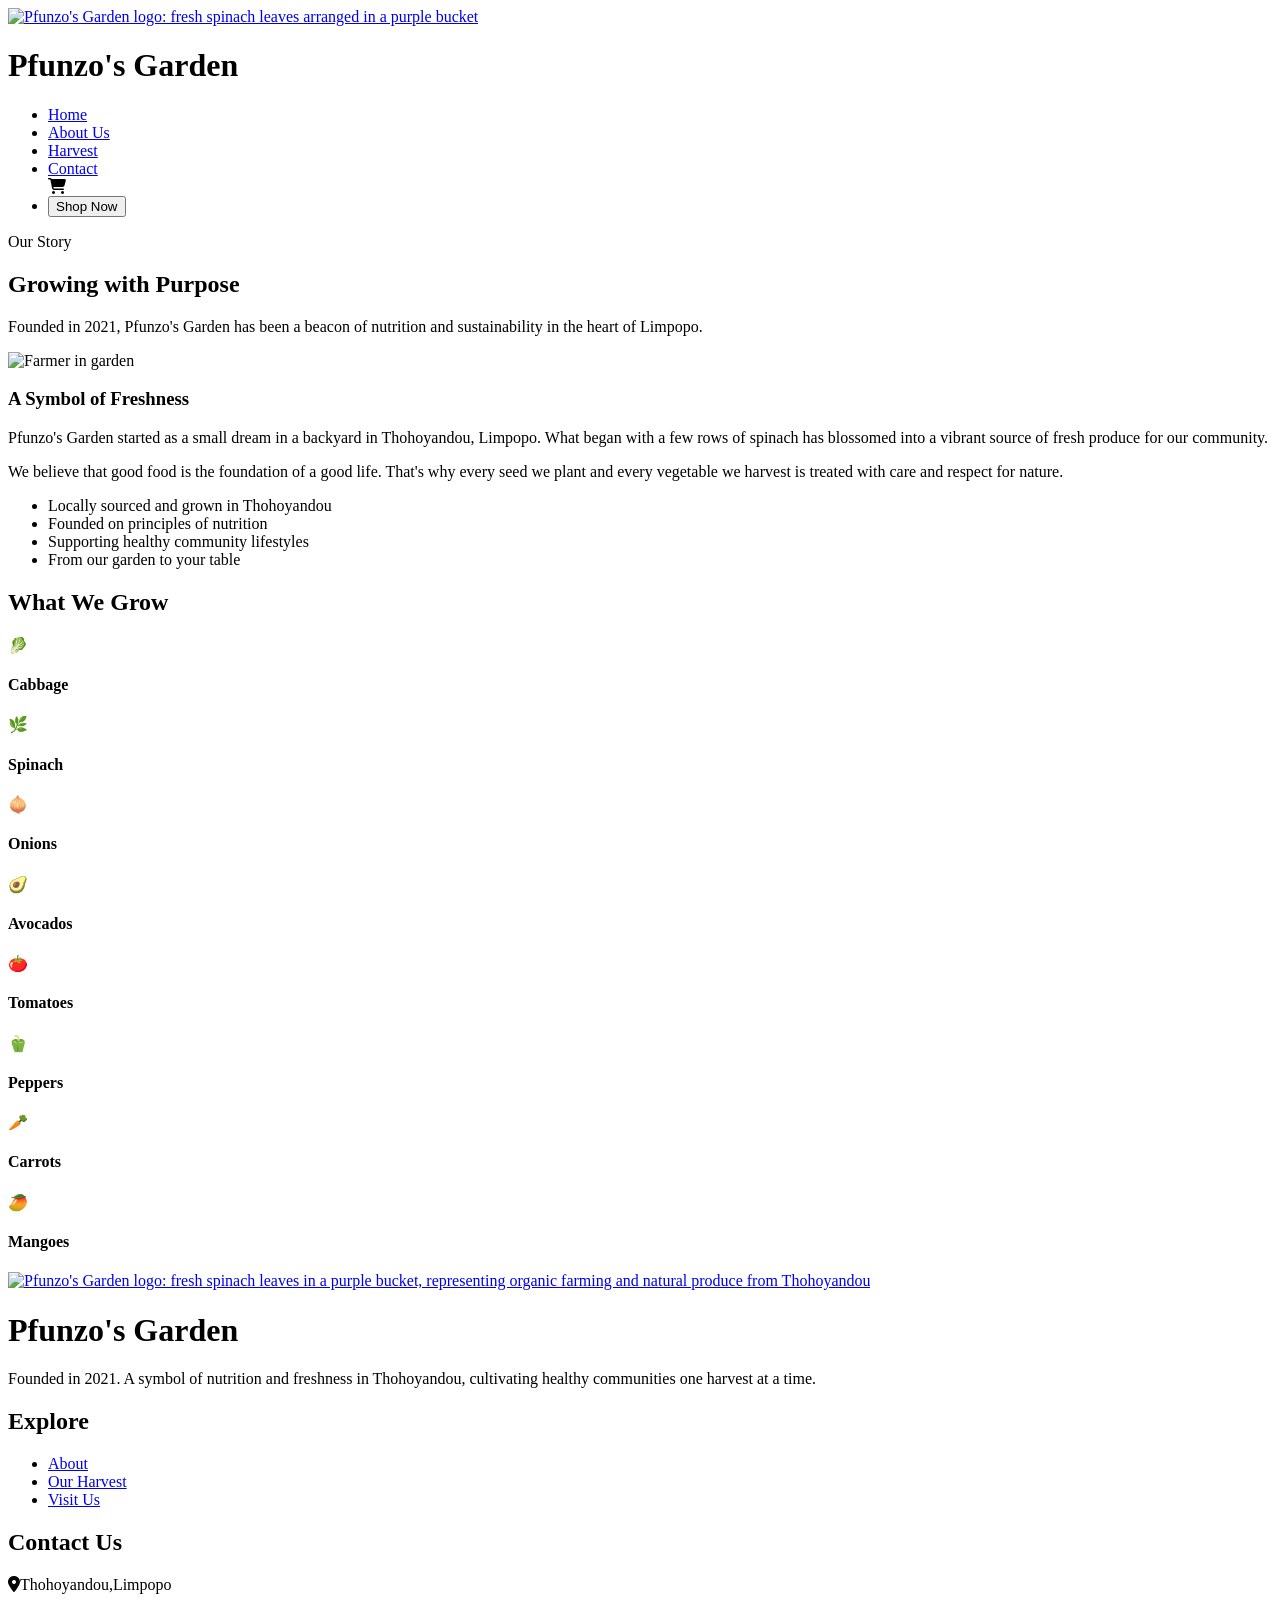
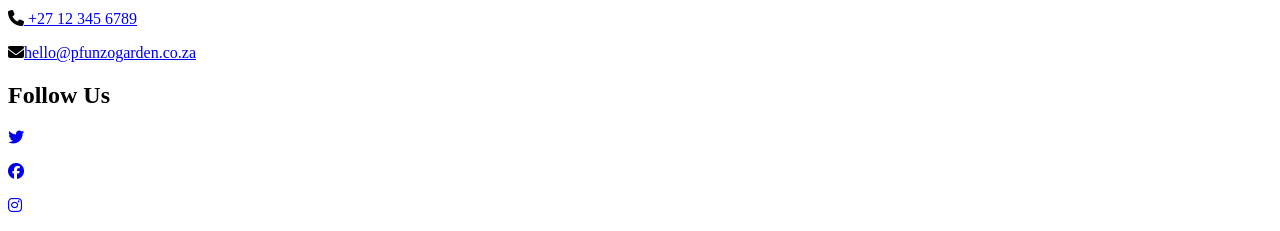
==== about-us.html @ eeae76d4 "Add files via upload" ====
<!DOCTYPE html>
<html>

<head>
    <title>Pfunzo's Garden | Home </title>
    <meta name="viewport" content="width=device-width, initial-scale=1.0">
    <link rel="stylesheet" href="css/navigation.css">
    <link rel="stylesheet" href="css/footer.css">
    <link rel="stylesheet" href="css/base.css">
    <link rel="stylesheet" href="css/about-us.css">
    <link href="https://fonts.googleapis.com/css2?family=Poppins:wght@400;500;600;700;800&display=swap" rel="stylesheet">
    <link  rel="stylesheet" href="https://cdnjs.cloudflare.com/ajax/libs/font-awesome/6.4.0/css/all.min.css"integrity="sha512‑…" crossorigin="anonymous" referrerpolicy="no-referrer"/>
</head>

<body>

<header>
    <div class="logo-area">
        <a href="index.html">
            <img src="assets/images/logo.png" 
                 alt="Pfunzo's Garden logo: fresh spinach leaves arranged in a purple bucket">
        </a>
        <h1>Pfunzo's <span>Garden</span></h1>
    </div>

    <nav id="menu">
        <ul>
            <li><a href="index.html" >Home</a></li>
            <li><a href="about-us.html">About Us</a></li>
            <li><a href="products.html">Harvest</a></li>
            <li><a href="contact-us.html">Contact</a></li>
            <li class="fas fa-shopping-cart"></li>
            <li>
                <a href="products.html">
                    <button class="btn">Shop Now</button>
                </a>
            </li>
        </ul>
    </nav>
</header>

   

<main>


    <section class="story-section">

        <div class="story-header">
            <p class="story-tag">Our Story</p>
            <h2>Growing with Purpose</h2>
            <p class="story-intro">
                Founded in 2021, Pfunzo's Garden has been a beacon of nutrition and sustainability 
                in the heart of Limpopo.
            </p>
        </div>

        <div class="story-container">

            <!-- Image -->
            <div class="story-image">
                <img src="assets/images/farmer.jpg" alt="Farmer in garden">
            </div>

            <!-- Text -->
            <div class="story-text">
                <h3>A Symbol of Freshness</h3>

                <p>
                    Pfunzo's Garden started as a small dream in a backyard in Thohoyandou, Limpopo.
                    What began with a few rows of spinach has blossomed into a vibrant source of
                    fresh produce for our community.
                </p>

                <p>
                    We believe that good food is the foundation of a good life. That's why every
                    seed we plant and every vegetable we harvest is treated with care and respect
                    for nature.
                </p>

                <ul class="story-list">
                    <li>Locally sourced and grown in Thohoyandou</li>
                    <li>Founded on principles of nutrition</li>
                    <li>Supporting healthy community lifestyles</li>
                    <li>From our garden to your table</li>
                </ul>

            </div>

        </div>

 


        <div class="variety-container">
            <h2>What We Grow</h2>

            <div class="grid">
                <div class="card">
                <div class="icon">🥬</div>
                <h4>Cabbage</h4>
                </div>

                <div class="card">
                <div class="icon">🌿</div>
                <h4>Spinach</h4>
                </div>

                <div class="card">
                <div class="icon">🧅</div>
                <h4>Onions</h4>
                </div>

                <div class="card">
                <div class="icon">🥑</div>
                <h4>Avocados</h4>
                </div>

                <div class="card">
                <div class="icon">🍅</div>
                <h4>Tomatoes</h4>
                </div>

                <div class="card">
                <div class="icon">🫑</div>
                <h4>Peppers</h4>
                </div>

                <div class="card">
                <div class="icon">🥕</div>
                <h4>Carrots</h4>
                </div>

                <div class="card">
                <div class="icon">🥭</div>
                <h4>Mangoes</h4>
                </div>
            </div>
        </div>

    </section>
</main>

    <footer >
        <div id="footer-logo">
            <!-- row with logo and title -->
            <div class="logo-row">
                <a href="index.html"><img src="assets/images/logo.png" alt="Pfunzo's Garden logo: fresh spinach leaves in a purple bucket, representing organic farming and natural produce from Thohoyandou"></a>
                <h1>Pfunzo's Garden</h1>
            </div>
            <p>Founded in 2021. A symbol of nutrition and freshness in Thohoyandou, cultivating healthy communities one harvest at a time.</p>
            
        </div>

        <div id="footer-explore">
            <h2>Explore</h2>
            <ul>
            
                <li><a href="about-us.html">About </a></li>
                <li><a href="product.html">Our Harvest</a></li>
                <li><a href="contact-us.html">Visit Us</a></li>
            </ul>
        </div>

        <div id="footer-contact">
            <h2>Contact Us</h2>
            <p> <i class="fas fa-map-marker-alt"></i>Thohoyandou,Limpopo</p>
            <p> <i class="fas fa-phone"></i><a href="tel:+27123456789"> +27 12 345 6789</a></p>
            <p><i class="fas fa-envelope"></i><a href="mailto:hello@pfunzogarden.co.za">hello@pfunzogarden.co.za</a></p>
        </div>

        <div id="footer-social">
            <h2>Follow Us</h2>
            
            <p><a href="https://www.twitter.com/pfunzogarden" target="_blank"><i class="fab fa-twitter"></i></a></p>
            <p> <a href="https://www.facebook.com/pfunzogarden" target="_blank">  <i class="fab fa-facebook"></i> </a></p>
            <p><a href="https://www.instagram.com/pfunzogarden" target="_blank"><i class="fab fa-instagram"></i> </a></p>
            
        </div>

  
        
        
    </footer>
    <script src="script/navigation.js"></script>
</body>
</html>
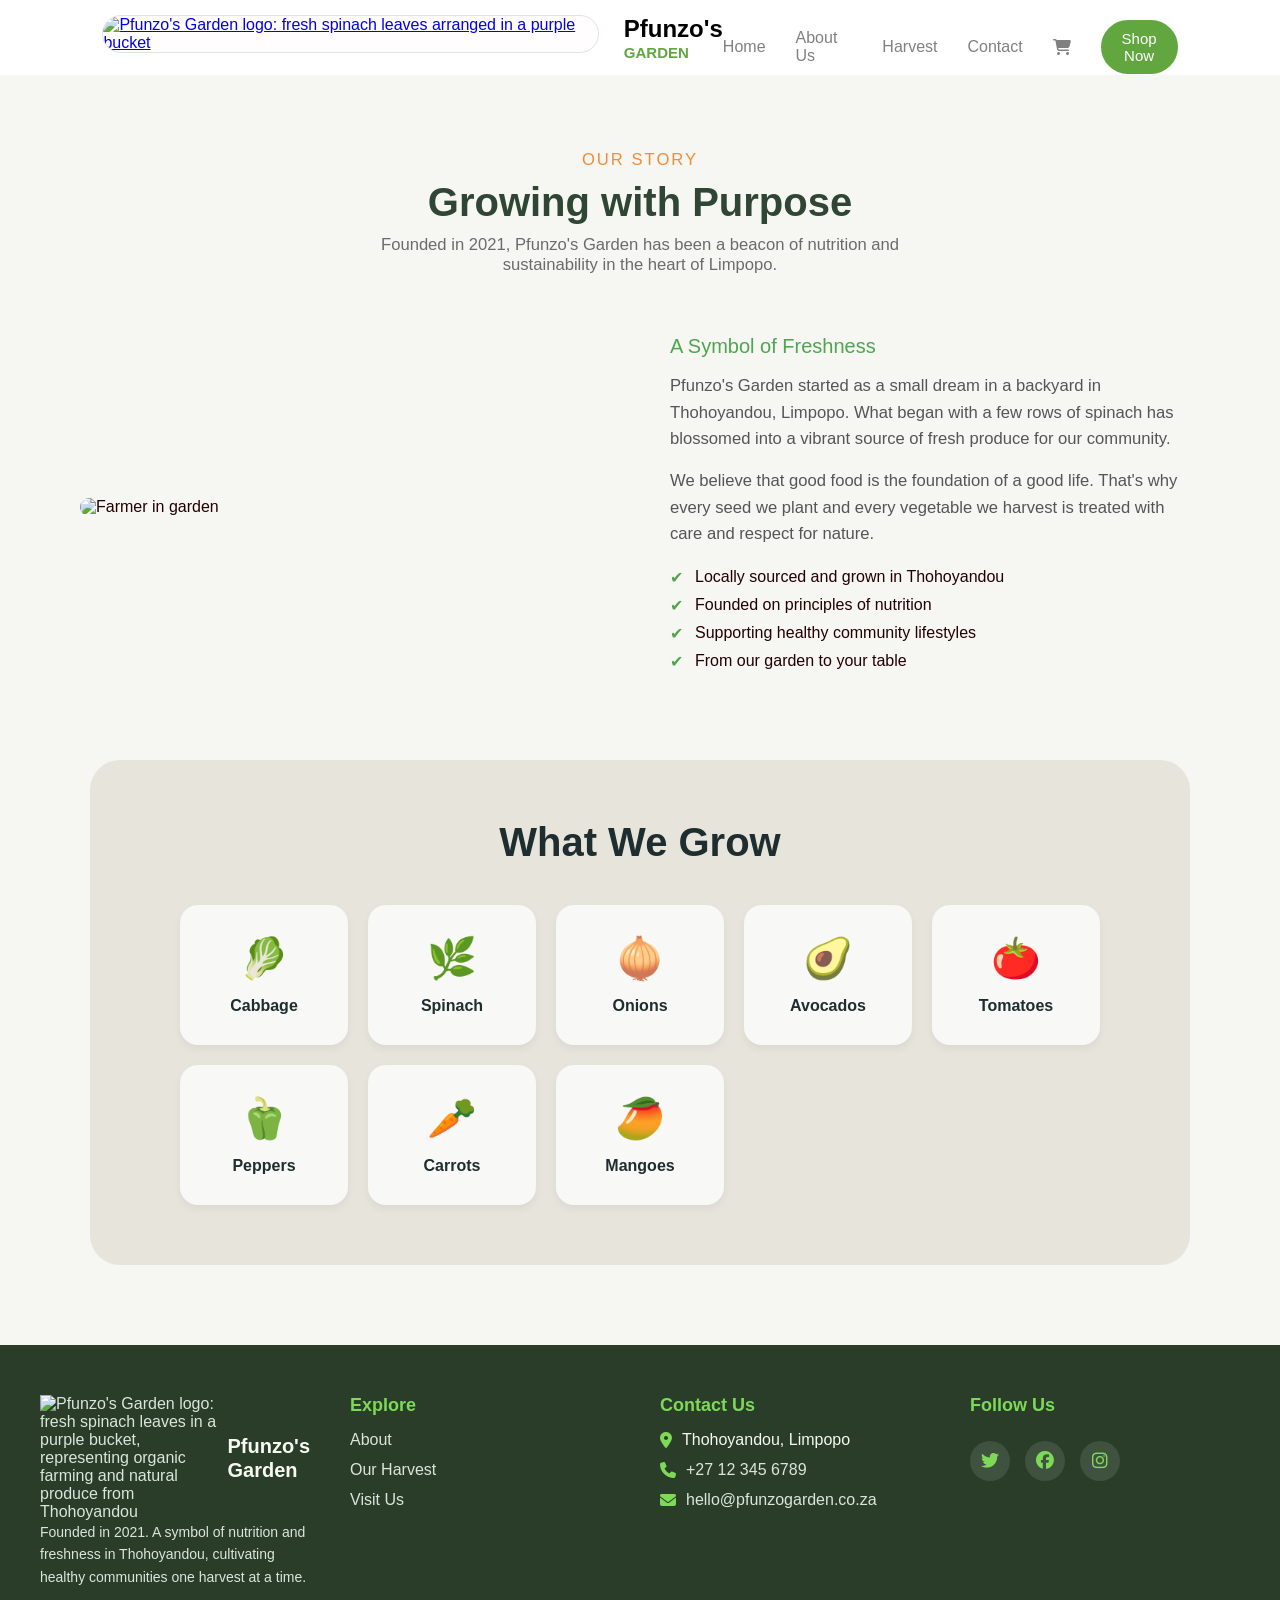
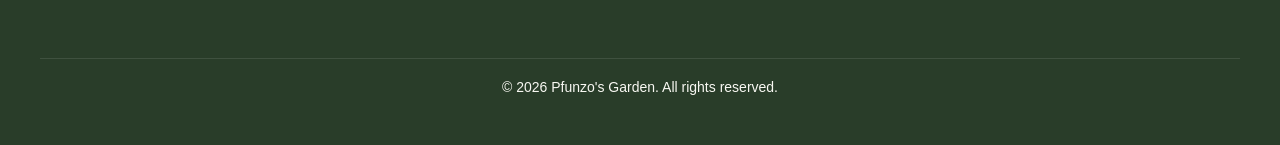
==== commit 3d06be48: "Add files via upload" ====
--- a/about-us.html
+++ b/about-us.html
@@ -2,7 +2,7 @@
 <html>
 
 <head>
-    <title>Pfunzo's Garden | Home </title>
+    <title>About Us | Pfunzo's Garden </title>
     <meta name="viewport" content="width=device-width, initial-scale=1.0">
     <link rel="stylesheet" href="css/navigation.css">
     <link rel="stylesheet" href="css/footer.css">
@@ -24,7 +24,10 @@
     </div>
 
     <nav id="menu">
-        <ul>
+        <div class="menu-toggle" id="hamburger"  onclick="toggleMenu()">
+            <i class="fas fa-bars" id="menu-icon"></i> <!-- hamburger icon -->
+        </div>
+        <ul id="nav-links">
             <li><a href="index.html" >Home</a></li>
             <li><a href="about-us.html">About Us</a></li>
             <li><a href="products.html">Harvest</a></li>
@@ -157,25 +160,39 @@
             <ul>
             
                 <li><a href="about-us.html">About </a></li>
-                <li><a href="product.html">Our Harvest</a></li>
+                <li><a href="products.html">Our Harvest</a></li>
                 <li><a href="contact-us.html">Visit Us</a></li>
             </ul>
         </div>
 
         <div id="footer-contact">
             <h2>Contact Us</h2>
-            <p> <i class="fas fa-map-marker-alt"></i>Thohoyandou,Limpopo</p>
-            <p> <i class="fas fa-phone"></i><a href="tel:+27123456789"> +27 12 345 6789</a></p>
-            <p><i class="fas fa-envelope"></i><a href="mailto:hello@pfunzogarden.co.za">hello@pfunzogarden.co.za</a></p>
-        </div>
-
-        <div id="footer-social">
+            <ul>
+            
+                <li><i class="fas fa-map-marker-alt"></i>Thohoyandou, Limpopo</li>
+                <li> <i class="fas fa-phone"></i><a href="tel:+27123456789"> +27 12 345 6789</a></li>
+                <li><i class="fas fa-envelope"></i><a href="mailto:hello@pfunzogarden.co.za">hello@pfunzogarden.co.za</a></li>
+            </ul>
+        </div>
+
+        <!--<div id="footer-social">
             <h2>Follow Us</h2>
             
             <p><a href="https://www.twitter.com/pfunzogarden" target="_blank"><i class="fab fa-twitter"></i></a></p>
             <p> <a href="https://www.facebook.com/pfunzogarden" target="_blank">  <i class="fab fa-facebook"></i> </a></p>
             <p><a href="https://www.instagram.com/pfunzogarden" target="_blank"><i class="fab fa-instagram"></i> </a></p>
             
+        </div>-->
+        <div id="footer-social">
+            <h2>Follow Us</h2>
+            
+            <div class="social-icons">  
+                 <a href="https://www.twitter.com/pfunzogarden" target="_blank"><i class="fab fa-twitter"></i></a>
+                <a href="https://www.facebook.com/pfunzogarden" target="_blank">  <i class="fab fa-facebook"></i></a>
+                <a href="https://www.instagram.com/pfunzogarden" target="_blank"><i class="fab fa-instagram"></i> </a>
+            
+            </div>
+           
         </div>
 
   
--- a/css/navigation.css
+++ b/css/navigation.css
@@ -0,0 +1,160 @@
+header{
+    position: fixed;
+    top: 0;
+    width: 100%;
+    height: 75px;
+    display: flex;
+    background-color: white;
+    /*padding: 0 160px;*/
+    padding: 0 clamp(20px, 8vw, 160px);
+    
+    justify-content: space-between;
+    margin:0;
+    z-index: 1000; /* ensure header stays on top of other content */
+
+    
+}
+
+.logo-area{
+    display:flex;
+    gap: 15px;
+    padding-top: 15PX;
+}
+
+.logo-area img{
+    height: 50px;
+    width:auto;
+    background-color: rgb(255, 253, 253);
+    border: 1px solid rgb(229, 225, 225);
+    border-radius: 20px;
+    transition: transform 0.3s ease;
+ 
+}
+
+
+.logo-area img:hover {
+    transform: scale(1.1);
+}
+
+.logo-area h1{
+    font-family:'Franklin Gothic Medium', 'Arial Narrow', Arial, sans-serif;
+    font-size:24px;
+    text-align: left;
+    color: black;
+    padding-left: 10px;
+}
+
+.logo-area span{
+    color: #62a63f;
+    display:  block;
+    padding-left: 0;
+    font-size: 15px;
+    text-transform: uppercase;
+    
+}
+
+#menu{
+    /*padding-bottom:20px;*/
+    padding-top: 18px;
+    display: flex;
+    align-items: center;
+    gap:0.5rem;
+ 
+}
+
+nav ul{
+    display: flex;
+    gap: 30px;
+    list-style: none;
+    align-items: center;
+
+}
+
+#menu ul li a{
+    text-decoration: none;
+    color:gray;
+    text-align: center;
+    /**/
+    padding: 5px 0;
+    
+   
+}
+
+ #menu btn{
+    display: inline-block;
+    text-decoration: none;
+    padding: 0.5rem 1rem;
+}
+
+#menu a{
+   position: relative;
+}
+
+
+#menu .btn{
+    background-color: #62a63f;
+    color: white;
+    border: 10px solid #62a63f;
+    border-radius: 40px;
+    font-size: 15px;
+    cursor: pointer;
+    /**/
+   
+}
+
+.fa-shopping-cart{
+    color: grey;
+
+}
+
+.fa-shopping-cart:hover{
+    color: #4caf50;
+}
+
+#menu .btn:hover{
+    background-color: #4caf50;
+    border-color: #4caf50;
+    color: white;
+}
+
+#menu ul li a:hover{
+    color: #4caf50;
+}
+
+
+
+/* Hide menu toggle on desktop */
+.menu-toggle {
+    display: none;
+    
+}
+
+
+
+/* ====================
+   Mobile / Tablet
+==================== */
+@media screen and (max-width:768px){
+
+.menu-toggle{
+    display:block;
+}
+
+/* hide menu */
+#menu ul{
+    display:none;
+    flex-direction:column;
+    width:100%;
+    background:white;
+    position:absolute;
+    top:70px;
+    left:0;
+    padding:20px;
+}
+
+/* show menu when active */
+#menu ul.active{
+    display:flex;
+}
+
+}
--- a/css/footer.css
+++ b/css/footer.css
@@ -0,0 +1,235 @@
+
+
+footer{
+    background: rgb(41, 61, 41);
+    color: rgb(248, 248, 242);
+    padding: 50px 40px;
+    display: grid;
+    grid-template-columns: repeat(4, 1fr);
+    gap: 40px;
+    /**/
+}
+
+/* Logo Row */
+.logo-row{
+    display: flex;
+    align-items: center;
+    gap: 10px;
+}
+
+.logo-row img{
+    width: 40px;
+}
+
+.logo-row h1{
+    font-size: 20px;
+    margin: 0;
+}
+
+/* Footer headings */
+footer h2{
+    color: #7ed957;
+    margin-bottom: 15px;
+    font-size: 18px;
+}
+
+/* Text styling */
+footer p{
+    font-size: 14px;
+    line-height: 1.6;
+    color:#d9e6dc;
+}
+
+
+/* Links */
+footer a{
+    color: #d9e6dc;
+    text-decoration: none;
+}
+
+footer a:hover{
+    color: #9eb892;
+}
+
+/* Explore list */
+#footer-explore ul{
+    list-style: none;
+    padding: 0;
+    
+}
+
+#footer-explore li{
+    margin-bottom: 12px;
+    
+}
+
+
+#footer-contact ul {
+    list-style: none; 
+    padding: 0;       
+    margin: 0;        
+}
+
+#footer-contact li {
+    margin-bottom: 12px;
+    display: flex;       
+    align-items: center; 
+    gap: 10px;           
+}
+
+/*
+#footer-contact p{
+    display:flex;
+    align-items:center;
+    gap:10px;
+}*/
+
+#footer-contact i{
+    color:#7ed957;
+    
+}
+
+
+
+/* Social links */
+
+#footer-social{
+    display:flex;
+    flex-direction:column;
+}
+
+#footer-social .social-icons{
+    display:flex;
+    gap:15px;
+    margin-top:10px;
+}
+
+.social-icons a{
+    width:40px;
+    height:40px;
+    background:rgba(255,255,255,0.1);
+    border-radius:50%;
+    display:flex;
+    align-items:center;
+    justify-content:center;
+    color:#7ed957;
+    font-size:18px;
+    transition:0.3s;
+}
+
+.social-icons a:hover{
+    background:#ecf0ea;
+    color:#1e3a2f;
+}
+
+
+footer::after{
+    content: "© 2026 Pfunzo's Garden. All rights reserved.";
+    grid-column:1 /-1;
+    text-align: center;
+    margin-top: 30px;
+    padding-top: 20px;
+    border-top: 1px solid rgba(255,255,255,0.1);
+    font-size: 14px;
+}
+
+
+/* Responsive */
+
+@media (max-width: 900px){
+
+footer{
+    grid-template-columns: repeat(2, 1fr);
+    padding:40px 25px;
+}
+
+/* Logo row */
+
+.logo-row{
+display:flex;
+align-items:center;
+gap:12px;
+margin-bottom:10px;
+}
+
+.logo-row img{
+width:40px;
+}
+
+.logo-row h2{
+color:#3a7d44;
+font-size:22px;
+margin:0;
+}
+
+
+
+.footer-brand p{
+color:#5f6f65;
+line-height:1.6;
+}
+
+
+
+footer h3{
+margin-bottom:12px;
+font-size:20px;
+}
+
+
+
+.footer-links ul{
+list-style:none;
+padding:0;
+}
+
+.footer-links li{
+margin-bottom:10px;
+}
+
+.footer-links a{
+text-decoration:none;
+color:#5f6f65;
+}
+
+.footer-links a:hover{
+color:#3a7d44;
+}
+
+
+
+.footer-contact p{
+display:flex;
+align-items:center;
+gap:10px;
+margin:10px 0;
+color:#5f6f65;
+}
+
+.footer-contact i{
+color:#3a7d44;
+width:20px;
+text-align:center;
+}
+
+}
+
+
+@media (max-width:600px){
+
+footer{
+    grid-template-columns:1fr;
+    text-align:left;
+}
+
+    .logo-row{
+        justify-content:left;
+    }
+
+   .social-icons{
+        justify-content:left;
+    }
+
+  
+
+}
--- a/css/base.css
+++ b/css/base.css
@@ -0,0 +1,50 @@
+/* global reset styles */
+* {
+    margin: 0;
+    padding: 0;
+    box-sizing: border-box;
+}
+
+body {
+    font-family: 'Poppins', sans-serif;
+    color: #230000;
+    overflow-x: hidden;
+  
+}
+
+
+main{
+    padding-top: 70px;;
+    padding-left: 0px;
+    
+}
+
+/* Base Typography */
+/*
+body{
+font-family:'Poppins', sans-serif;
+line-height:1.6;
+color:#333;
+}*/
+
+h1{
+font-size:clamp(32px, 5vw, 65px);
+font-weight:800;
+line-height:1.2;
+}
+
+h2{
+font-size:clamp(20px, 3.5vw, 40px);
+font-weight:700;
+}
+
+h3{
+font-size:clamp(16px, 2.5vw, 20px);
+font-weight:100;/*600*/
+}
+
+p{
+font-size:clamp(15px, 1.3vw, 18px);
+color:#555;
+}
+
--- a/css/about-us.css
+++ b/css/about-us.css
@@ -0,0 +1,190 @@
+/* About us story*/
+.story-section{
+    padding:80px 80px;
+    background:#f6f6f3;
+    font-family: Arial, sans-serif;
+}
+
+.story-header{
+    text-align:center;
+    margin-bottom:60px;
+}
+
+.story-tag{
+    color:#f28c38;
+    text-transform:uppercase;
+    letter-spacing:2px;
+    /*font-size:14px;*/
+    
+}
+
+.story-header h2{
+    /*font-size:42px;*/
+    color:#2f4634;
+    margin:10px 0;
+}
+
+.story-intro{
+    max-width:600px;
+    margin:auto;
+    color:#6b6b6b;
+}
+
+
+.story-container{
+    display:flex;
+    gap:60px;
+    align-items:center;
+    justify-content: center;
+}
+
+
+.story-image img{
+    width:100%;
+    max-width:500px;
+    border-radius:15px;
+}
+
+
+.story-text h3{
+    color:#4ea64e;
+   /* font-size:28px;*/
+    margin-bottom:15px;
+}
+
+.story-text p{
+    margin-bottom:15px;
+    line-height:1.6;
+    color:#555;
+}
+
+.story-image,
+.story-text {
+    flex: 1;
+}
+
+.story-list{
+    list-style:none;
+    padding:0;
+    margin-top:20px;
+}
+
+.story-list li{
+    margin-bottom:10px;
+    padding-left:25px;
+    position:relative;
+}
+
+.story-list li::before{
+    content:"✔";
+    color:#4ea64e;
+    position:absolute;
+    left:0;
+}
+
+
+.variety-container {
+  background-color: #e7e4dc;
+  padding: 60px 90px;
+  border-radius: 30px;
+  width: 100%;
+  max-width: 1100px;
+  margin: 80px auto 0 auto;  
+}
+
+
+
+
+.variety-container h2 {
+  text-align: center;
+  margin-bottom: 40px;
+  color: #1e2d2f;
+  /*font-size: 28px;*/
+  font-weight: 700;
+}
+/*
+.grid {
+    display: grid;
+    grid-template-columns: repeat(4, 1fr);
+    gap: 30px;
+  }*/
+
+  .grid{
+    display: grid;
+    grid-template-columns: repeat(auto-fit, minmax(140px, 1fr));
+    gap: 20px;
+}
+
+.card {
+    background-color: #f8f8f6;
+    border-radius: 18px;
+    padding: 30px 20px;
+    text-align: center;
+    box-shadow: 0 4px 8px rgba(0,0,0,0.05);
+    transition: 0.3s ease;
+  }
+
+.card:hover {
+    transform: translateY(-5px);
+  }
+
+.icon {
+    font-size: 40px;
+    margin-bottom: 15px;
+  }
+
+.card h4 {
+    font-size: 16px;
+    color: #1e2d2f;
+    font-weight: 600;
+  }
+
+  
+
+
+/* Responsive */
+@media(max-width:900px){
+
+  .story-container{
+      flex-direction:column;
+      text-align:center;
+  }
+
+  .story-text{
+      max-width:600px;
+      text-align: left;
+  }
+
+ /* .story-intro p{
+    font-size: 20px;
+
+  }
+*/
+  .story-text h3{
+    text-align: center;
+  }
+
+  /*.grid {
+        grid-template-columns: repeat(3, 1fr);
+        gap: 15px
+      }*/
+
+ 
+
+}
+
+
+@media (max-width: 500px) {
+
+  .story-section{
+    padding: 30px;
+  }
+
+  .variety-container{
+      padding: 30px 20px;
+      border-radius: 20px;
+      margin: 60px auto;
+  }
+
+
+}
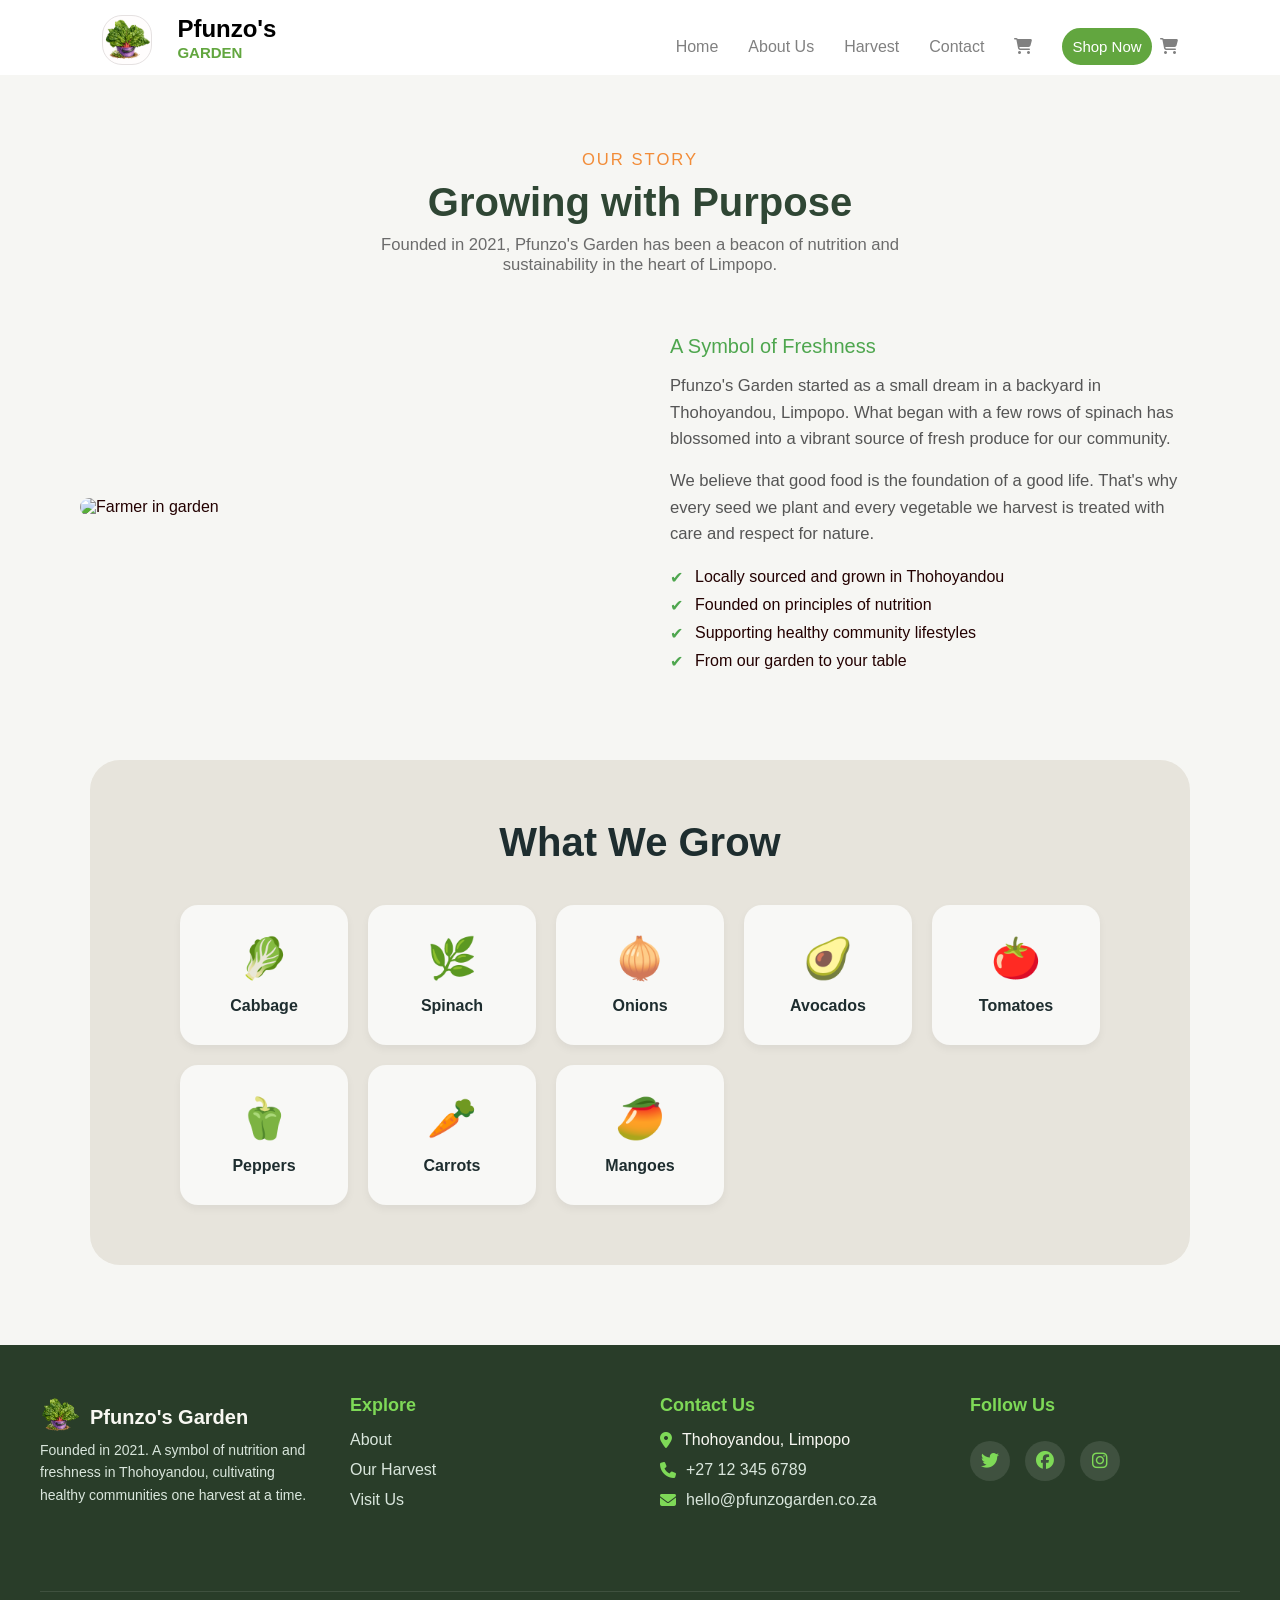
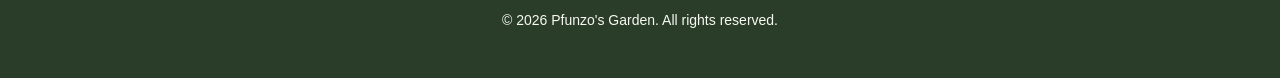
==== commit 4300d673: "Update about-us.html" ====
--- a/about-us.html
+++ b/about-us.html
@@ -24,23 +24,39 @@
     </div>
 
     <nav id="menu">
-        <div class="menu-toggle" id="hamburger"  onclick="toggleMenu()">
-            <i class="fas fa-bars" id="menu-icon"></i> <!-- hamburger icon -->
-        </div>
+       
         <ul id="nav-links">
             <li><a href="index.html" >Home</a></li>
             <li><a href="about-us.html">About Us</a></li>
             <li><a href="products.html">Harvest</a></li>
             <li><a href="contact-us.html">Contact</a></li>
-            <li class="fas fa-shopping-cart"></li>
+            <li class="cart-icon">
+                    <i class="fas fa-shopping-cart"></i>
+            </li>
             <li>
                 <a href="products.html">
                     <button class="btn">Shop Now</button>
                 </a>
             </li>
+
+            
         </ul>
+
+        <div class="mobile-icons">
+
+                <div class="mobile-cart">
+                    <i class="fas fa-shopping-cart"></i>
+                </div>
+
+                 <div class="menu-toggle" id="hamburger"  onclick="toggleMenu()">
+                    <i class="fas fa-bars" id="menu-icon"></i> <!-- hamburger icon -->
+                </div>
+
+         </div>
     </nav>
 </header>
+
+   
 
    
 
@@ -201,4 +217,4 @@
     </footer>
     <script src="script/navigation.js"></script>
 </body>
-</html>    +</html>    
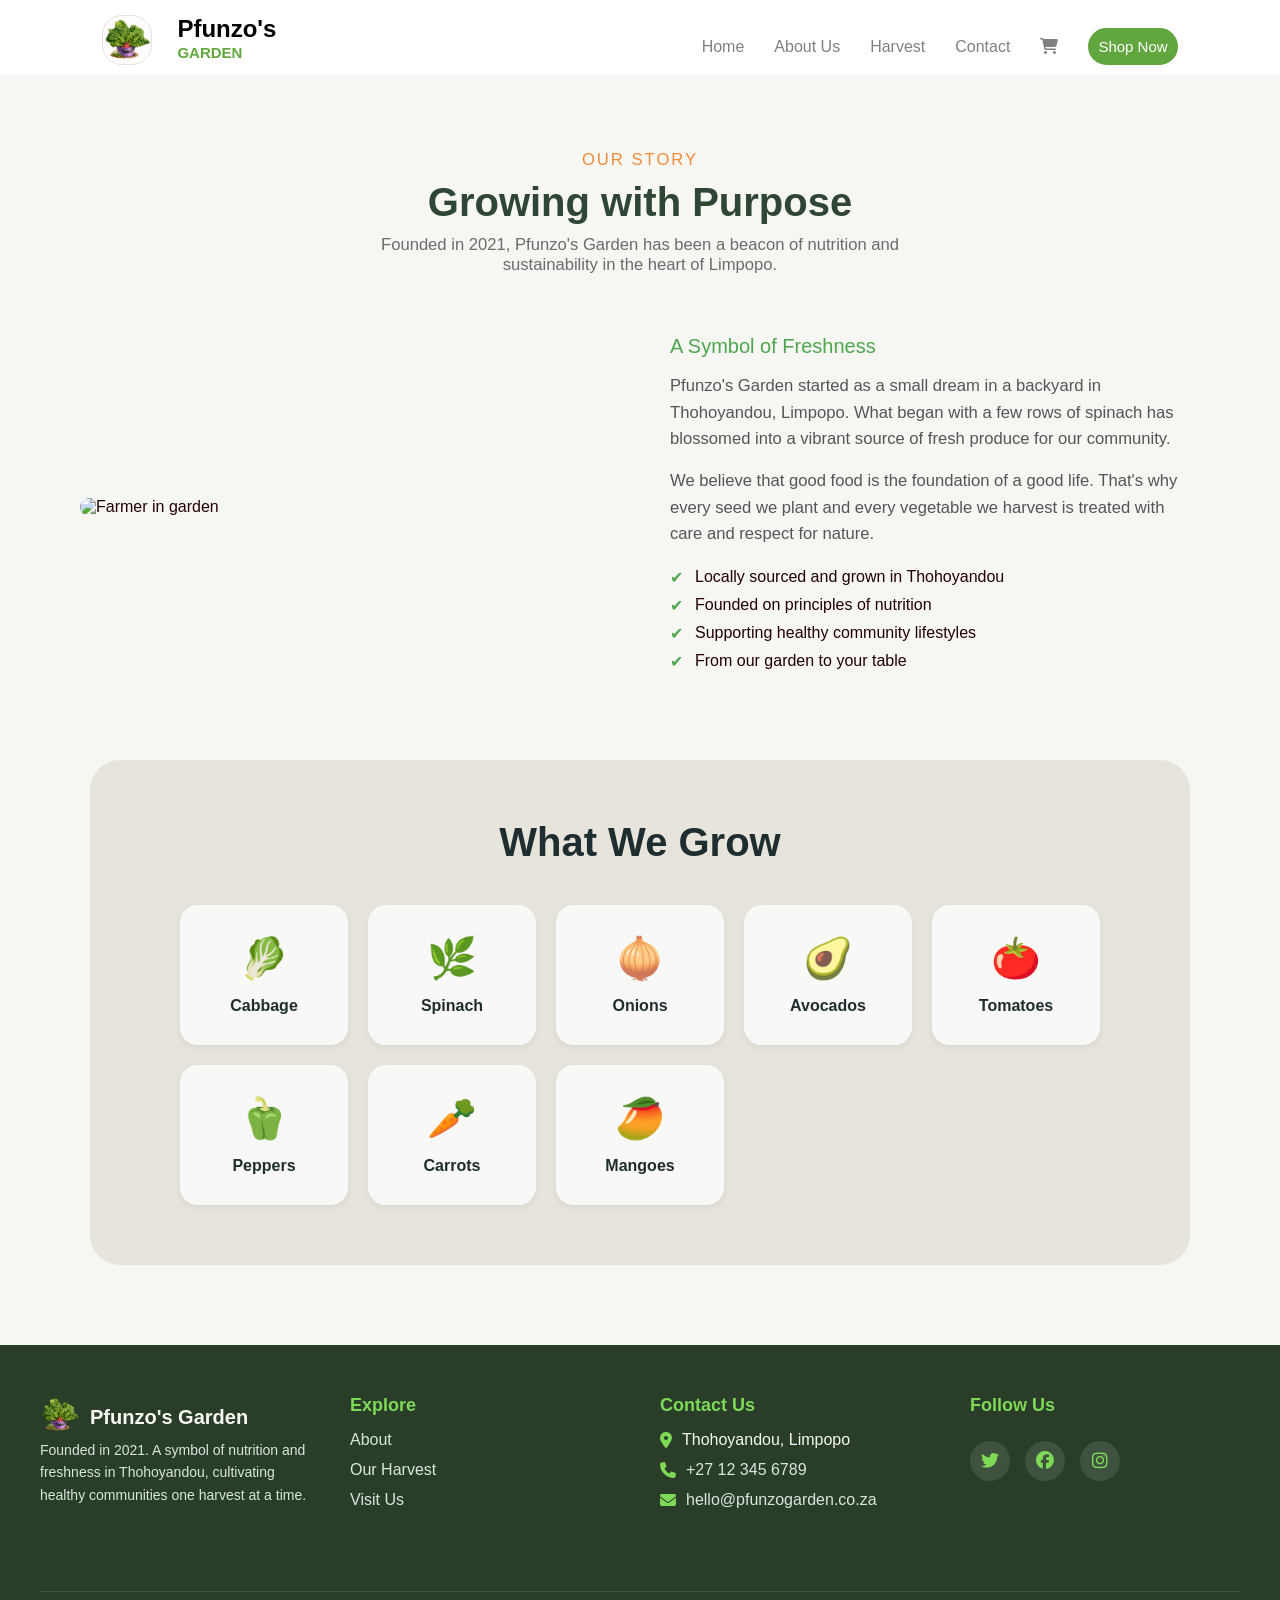
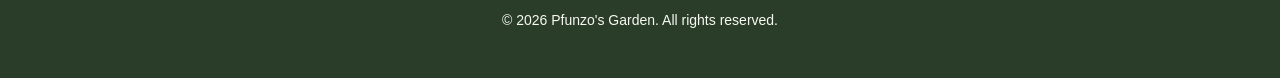
==== commit ab8bd6a9: "Add files via upload" ====
--- a/about-us.html
+++ b/about-us.html
@@ -58,8 +58,6 @@
 
    
 
-   
-
 <main>
 
 
@@ -215,6 +213,6 @@
         
         
     </footer>
-    <script src="script/navigation.js"></script>
+    <script src="scripts/navigation.js"></script>
 </body>
-</html>    
+</html>    
--- a/css/navigation.css
+++ b/css/navigation.css
@@ -124,7 +124,7 @@
 
 
 /* Hide menu toggle on desktop */
-.menu-toggle {
+.mobile-icons {
     display: none;
     
 }
@@ -136,7 +136,11 @@
 ==================== */
 @media screen and (max-width:768px){
 
-.menu-toggle{
+.cart-icon{
+    display: none;
+}
+
+.mobile-icons{
     display:block;
 }
 
@@ -157,4 +161,14 @@
     display:flex;
 }
 
-}+.mobile-icons{
+    display:flex;
+    align-items:center;
+    gap:15px;
+}
+
+.mobile-cart{
+    font-size:15px;
+    cursor:pointer;
+}
+}
--- a/css/footer.css
+++ b/css/footer.css
@@ -232,4 +232,4 @@
 
   
 
-}+}
